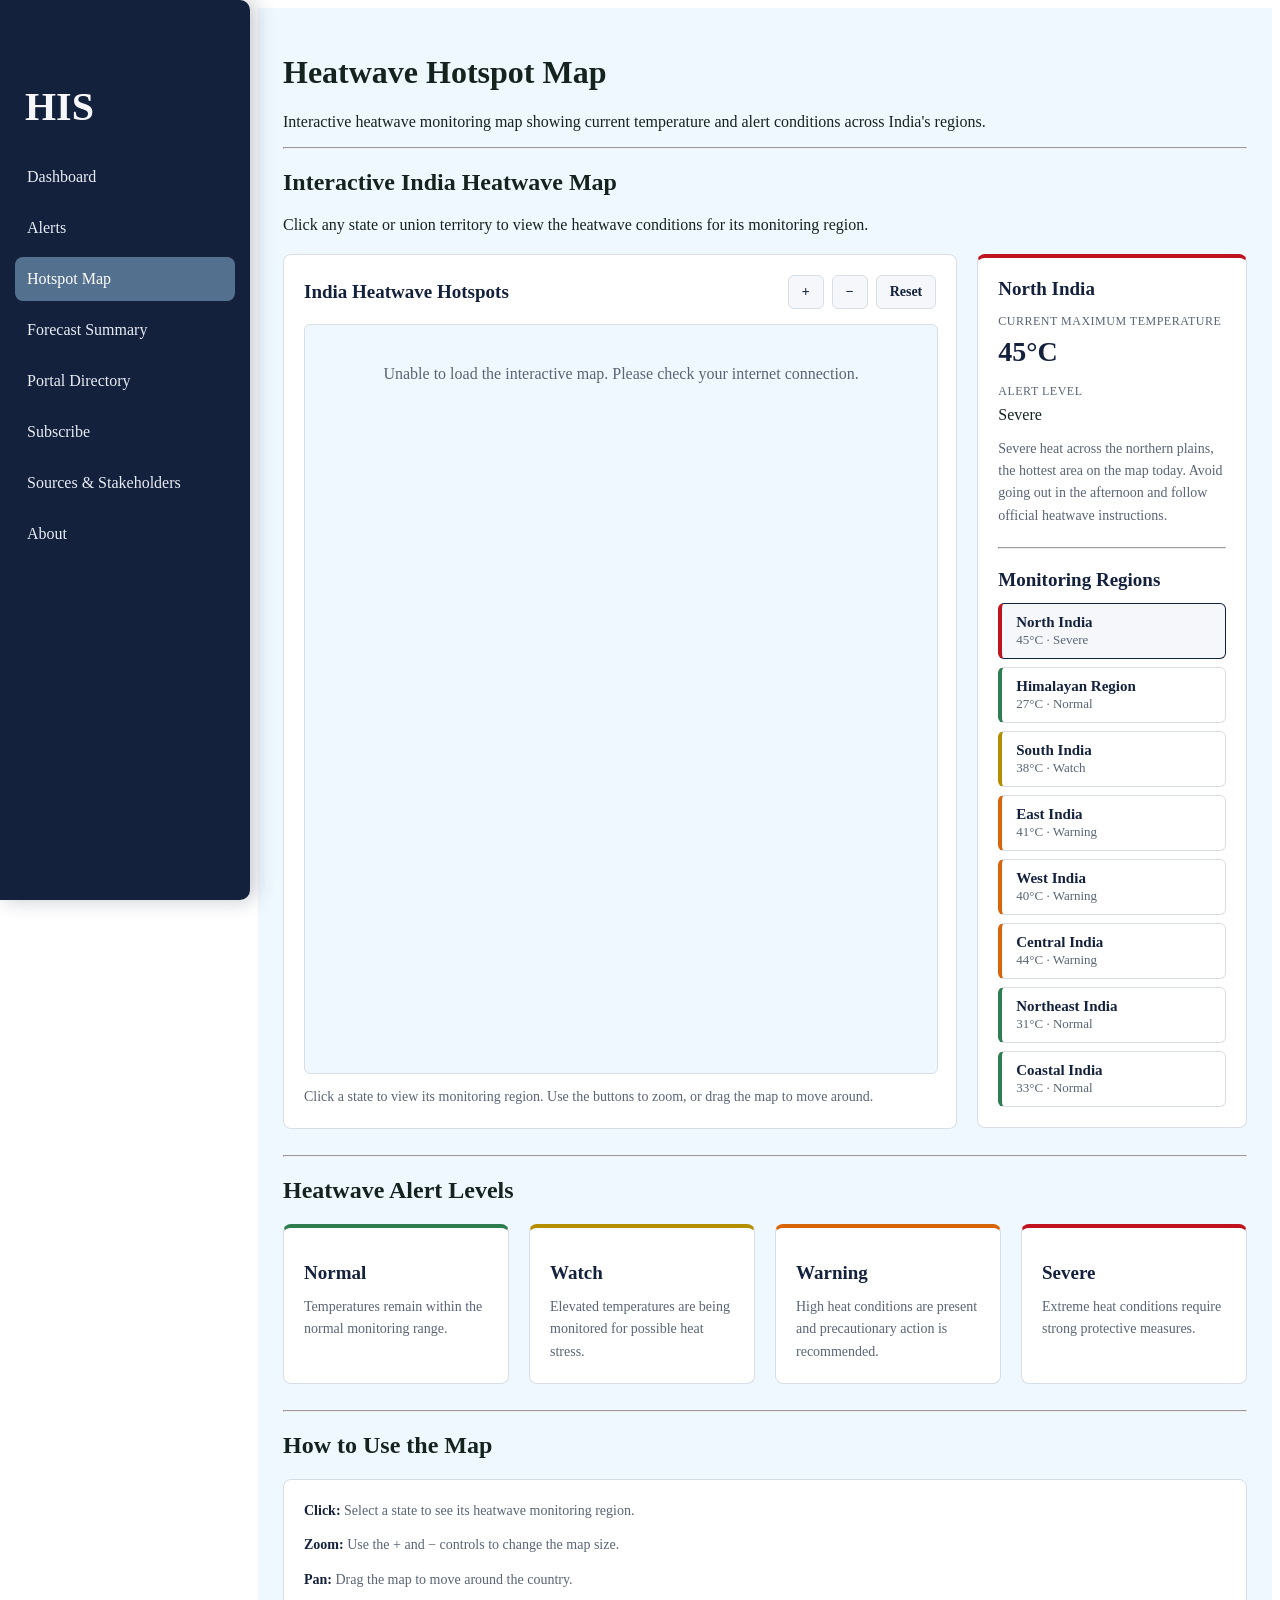
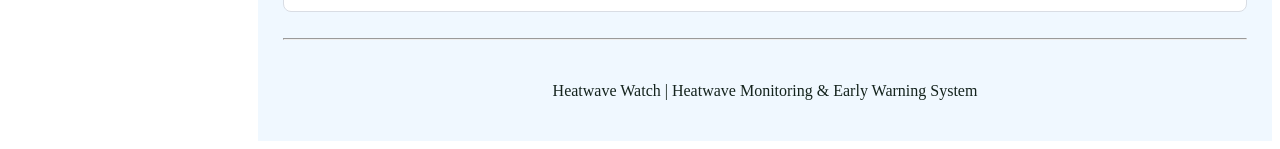
==== hotspot.html @ 194825ad "commit1" ====
<!DOCTYPE html>
<html lang="en">

<head>

    <meta charset="UTF-8">
    <meta name="viewport" content="width=device-width, initial-scale=1">

    <title>HIS: Hotspot Map</title>

    <link rel="stylesheet" href="style.css">

    <style>

        /* ==================================================
           HOTSPOT PAGE STYLES
           style.css is NOT changed
        ================================================== */

        /* ---------- White cards (same look as the dashboard) ---------- */

        .hotspot-map-box,
        .hotspot-info,
        .guide-card,
        .hotspot-help {
            background-color: white;
            border: 1px solid #d9dde4;
            border-radius: 8px;
            padding: 20px;
        }

        .hotspot-map-box h3,
        .hotspot-info h3,
        .guide-card h3 {
            color: #14213d;
            font-size: 19px;
            margin: 0 0 12px;
        }

        .hotspot-info p,
        .guide-card p,
        .hotspot-help p {
            color: #5a6475;
            font-size: 14px;
            line-height: 1.6;
            margin: 0 0 12px;
        }

        .guide-card p:last-child,
        .hotspot-help p:last-child {
            margin-bottom: 0;
        }

        .hotspot-help strong {
            color: #14213d;
        }

        /* ---------- Map + information panel ---------- */

        .map-layout {
            display: grid;
            grid-template-columns: minmax(0, 2fr) minmax(260px, 0.8fr);
            gap: 20px;
            align-items: start;
            margin-top: 20px;
        }

        .map-toolbar {
            display: flex;
            justify-content: space-between;
            align-items: center;
            gap: 15px;
            flex-wrap: wrap;
            margin-bottom: 15px;
        }

        .hotspot-map-box .map-toolbar h3 {
            margin: 0;
        }

        .map-buttons {
            display: flex;
            gap: 8px;
        }

        .map-buttons button {
            font-family: inherit;
            font-size: 14px;
            font-weight: bold;
            border: 1px solid #d9dde4;
            background-color: #f5f7fa;
            color: #14213d;
            border-radius: 6px;
            padding: 8px 13px;
            cursor: pointer;
        }

        .map-buttons button:hover {
            background-color: #eaedf3;
        }

        .map-buttons button:focus-visible,
        .region-button:focus-visible,
        .state:focus-visible {
            outline: 3px solid rgba(136, 177, 212, 0.9);
            outline-offset: 2px;
        }

        .map-container {
            width: 100%;
            overflow: hidden;
            border: 1px solid #d9dde4;
            border-radius: 6px;
            background-color: aliceblue;
        }

        #indiaMap {
            width: 100%;
            height: 650px;
            display: block;
            cursor: grab;
        }

        #indiaMap:active {
            cursor: grabbing;
        }

        .state {
            stroke: white;
            stroke-width: 0.8;
            cursor: pointer;
            transition: opacity 0.15s;
        }

        .state:hover {
            opacity: 0.75;
            stroke: #14213d;
            stroke-width: 1.8;
        }

        .state.selected {
            stroke: #14213d;
            stroke-width: 2.5;
        }

        .state-label {
            pointer-events: none;
            fill: #14213d;
            font-size: 10px;
            font-weight: 700;
            text-anchor: middle;
        }

        .map-loading {
            padding: 40px;
            text-align: center;
            color: #5a6475;
        }

        .hotspot-map-box .map-note {
            color: #5a6475;
            font-size: 14px;
            line-height: 1.6;
            margin: 12px 0 0;
        }

        /* ---------- Information panel ---------- */

        /* The strip on top takes the colour of the selected
           region's alert level (set in the script below). */
        .hotspot-info {
            border-top: 4px solid #d9dde4;
        }

        /* Small capital label, like "MAX SURFACE TEMP" on the dashboard */
        .hotspot-info .hotspot-label {
            font-size: 12px;
            letter-spacing: 0.5px;
            text-transform: uppercase;
            margin-bottom: 4px;
        }

        .hotspot-temp {
            color: #14213d;
            font-size: 28px;
            font-weight: bold;
            line-height: 1.2;
            margin-bottom: 14px;
        }

        .hotspot-info .hotspot-message {
            margin: 14px 0 0;
        }

        .hotspot-info hr {
            margin: 20px 0;
        }

        .region-list {
            display: grid;
            gap: 8px;
        }

        /* The strip on the left takes the colour of that
           region's alert level (set in the script below). */
        .region-button {
            width: 100%;
            text-align: left;
            font-family: inherit;
            font-size: 15px;
            color: #14213d;
            background-color: white;
            border: 1px solid #d9dde4;
            border-left: 4px solid #d9dde4;
            border-radius: 6px;
            padding: 10px 14px;
            cursor: pointer;
        }

        .region-button:hover {
            background-color: #f5f7fa;
        }

        .region-button.active {
            background-color: #f5f7fa;
            border-top-color: #14213d;
            border-right-color: #14213d;
            border-bottom-color: #14213d;
        }

        .region-button strong {
            display: block;
        }

        .region-button span {
            color: #5a6475;
            font-size: 13px;
        }

        /* ---------- Alert level guide ---------- */

        .hotspot-guide {
            display: grid;
            grid-template-columns: repeat(4, 1fr);
            gap: 20px;
        }

        .guide-card h3 {
            margin-top: 14px;
        }

        .guide-card.guide-l0 { border-top: 4px solid #2e7d4f; }
        .guide-card.guide-l1 { border-top: 4px solid #b38f00; }
        .guide-card.guide-l2 { border-top: 4px solid #d9650b; }
        .guide-card.guide-l3 { border-top: 4px solid #c1121f; }

        /* ---------- Smaller screens ---------- */

        @media (max-width: 1100px) {

            .map-layout {
                grid-template-columns: 1fr;
            }

            .hotspot-guide {
                grid-template-columns: repeat(2, 1fr);
            }

            #indiaMap {
                height: 550px;
            }

        }

        @media (max-width: 700px) {

            .hotspot-guide {
                grid-template-columns: 1fr;
            }

            #indiaMap {
                height: 450px;
            }

        }

    </style>

</head>


<body>


<!-- ==================================================
     SIDEBAR
================================================== -->

<div class="sidebar">

        <h2>HIS</h2>
        <a href="index.html">Dashboard</a>
        <a href="alerts.html">Alerts</a>
        <a href="hotspot.html" class="active">Hotspot Map</a>
        <a href="forecast.html">Forecast Summary</a>
        <a href="portal.html">Portal Directory</a>
        <a href="subscribe.html">Subscribe</a>
        <a href="sources.html">Sources &amp; Stakeholders</a>
        <a href="about.html">About</a>

</div>



<!-- ==================================================
     MAIN
================================================== -->

<div class="main">


    <h1>Heatwave Hotspot Map</h1>

    <p class="muted">
        Interactive heatwave monitoring map showing current
        temperature and alert conditions across India's regions.
    </p>


    <hr>


    <!-- ==================================================
         MAP
    ================================================== -->

    <div class="section">

        <h2>Interactive India Heatwave Map</h2>

        <p class="muted">
            Click any state or union territory to view the
            heatwave conditions for its monitoring region.
        </p>


        <div class="map-layout">


            <!-- MAP PANEL -->

            <div class="hotspot-map-box">

                <div class="map-toolbar">

                    <h3>India Heatwave Hotspots</h3>

                    <div class="map-buttons">
                        <button type="button" id="zoomIn" aria-label="Zoom in">+</button>
                        <button type="button" id="zoomOut" aria-label="Zoom out">−</button>
                        <button type="button" id="resetMap">Reset</button>
                    </div>

                </div>


                <div class="map-container">

                    <div id="mapLoading" class="map-loading">
                        Loading India map...
                    </div>

                    <svg
                        id="indiaMap"
                        viewBox="0 0 800 850"
                        role="img"
                        aria-label="Interactive India state map"
                    >
                        <g id="mapGroup"></g>
                    </svg>

                </div>


                <p class="map-note">
                    Click a state to view its monitoring region.
                    Use the buttons to zoom, or drag the map to
                    move around.
                </p>

            </div>



            <!-- INFORMATION PANEL -->

            <div class="hotspot-info" id="hotspotInfo">

                <h3 id="selectedRegion">North India</h3>

                <p class="hotspot-label">Current maximum temperature</p>

                <div class="hotspot-temp" id="selectedTemperature">45°C</div>

                <p class="hotspot-label">Alert level</p>

                <div id="selectedBadge">
                    <span class="badge l3">Severe</span>
                </div>

                <p class="hotspot-message" id="selectedMessage">
                    Severe heat across the northern plains, the
                    hottest area on the map today. Avoid going out
                    in the afternoon and follow official heatwave
                    instructions.
                </p>


                <hr>


                <h3>Monitoring Regions</h3>

                <div class="region-list" id="regionList"></div>

            </div>

        </div>
        <br>
    </div>


    <hr>


    <!-- ==================================================
         ALERT LEVEL GUIDE
    ================================================== -->

    <div class="section">

        <h2>Heatwave Alert Levels</h2>


        <div class="hotspot-guide">

            <div class="guide-card guide-l0">
                <span class="badge l0"></span>
                <h3>Normal</h3>
                <p>
                    Temperatures remain within the normal
                    monitoring range.
                </p>
            </div>

            <div class="guide-card guide-l1">
                <span class="badge l1"></span>
                <h3>Watch</h3>
                <p>
                    Elevated temperatures are being monitored
                    for possible heat stress.
                </p>
            </div>

            <div class="guide-card guide-l2">
                <span class="badge l2"></span>
                <h3>Warning</h3>
                <p>
                    High heat conditions are present and
                    precautionary action is recommended.
                </p>
            </div>

            <div class="guide-card guide-l3">
                <span class="badge l3"></span>
                <h3>Severe</h3>
                <p>
                    Extreme heat conditions require strong
                    protective measures.
                </p>
            </div>

        </div>
        <br>
    </div>


    <hr>


    <!-- ==================================================
         HOW TO USE
    ================================================== -->

    <div class="section">

        <h2>How to Use the Map</h2>


        <div class="hotspot-help">

            <p>
                <strong>Click:</strong>
                Select a state to see its heatwave monitoring
                region.
            </p>

            <p>
                <strong>Zoom:</strong>
                Use the + and − controls to change the map size.
            </p>

            <p>
                <strong>Pan:</strong>
                Drag the map to move around the country.
            </p>

        </div>
        <br>
    </div>


    <hr>

    <br>
    <p class="footer-text" align="center">
        Heatwave Watch | Heatwave Monitoring &amp; Early Warning System
    </p>


</div>



<!-- ==================================================
     JAVASCRIPT
================================================== -->

<script src="js/data.js"></script>


<script>


/* ==================================================
   HEATWAVE DATA
================================================== */

const HOTSPOT_REGIONS = {

    /*
        Sample values for a peak-summer heatwave day.

        Alert level follows the temperature:
            below 35      Normal    l0   #2e7d4f
            35 to 39      Watch     l1   #b38f00
            40 to 44      Warning   l2   #d9650b
            45 and above  Severe    l3   #c1121f

        If you change a temperature, change that region's
        level, className and color to match.
    */

    north: {
        name: "North India",
        temperature: 45,
        level: "Severe",
        className: "l3",
        color: "#c1121f",
        message: "Severe heat across the northern plains, the hottest area on the map today. Avoid going out in the afternoon and follow official heatwave instructions."
    },

    himalaya: {
        name: "Himalayan Region",
        temperature: 27,
        level: "Normal",
        className: "l0",
        color: "#2e7d4f",
        message: "Mountain areas remain much cooler than the plains. No heatwave conditions are present."
    },

    south: {
        name: "South India",
        temperature: 38,
        level: "Watch",
        className: "l1",
        color: "#b38f00",
        message: "Elevated temperatures are being monitored. Stay hydrated and avoid prolonged midday exposure."
    },

    east: {
        name: "East India",
        temperature: 41,
        level: "Warning",
        className: "l2",
        color: "#d9650b",
        message: "High heat conditions are present. Communities should follow heat-health guidance."
    },

    west: {
        name: "West India",
        temperature: 40,
        level: "Warning",
        className: "l2",
        color: "#d9650b",
        message: "High heat conditions are present, strongest inland. Limit outdoor activity during the afternoon."
    },

    central: {
        name: "Central India",
        temperature: 44,
        level: "Warning",
        className: "l2",
        color: "#d9650b",
        message: "Very high temperatures, close to the Severe level. Strong heat protection measures are advised."
    },

    northeast: {
        name: "Northeast India",
        temperature: 31,
        level: "Normal",
        className: "l0",
        color: "#2e7d4f",
        message: "Temperatures remain within the normal range for this monitoring dashboard."
    },

    coastal: {
        name: "Coastal India",
        temperature: 33,
        level: "Normal",
        className: "l0",
        color: "#2e7d4f",
        message: "Sea breezes are keeping temperatures in the normal range, though coastal humidity can make it feel hotter."
    }

};



/* ==================================================
   STATE → REGION
================================================== */

const STATE_REGIONS = {

    "Jammu and Kashmir": "himalaya",
    "Jammu & Kashmir": "himalaya",
    "Ladakh": "himalaya",
    "Himachal Pradesh": "himalaya",
    "Uttarakhand": "himalaya",
    "Uttaranchal": "himalaya",     // name used by the map file

    "Punjab": "north",
    "Chandigarh": "north",
    "Haryana": "north",
    "Delhi": "north",
    "Rajasthan": "north",
    "Uttar Pradesh": "north",

    "Bihar": "east",
    "Jharkhand": "east",
    "Odisha": "east",
    "Orissa": "east",              // name used by the map file
    "West Bengal": "east",

    "Gujarat": "west",
    "Maharashtra": "west",
    "Goa": "west",

    "Madhya Pradesh": "central",
    "Chhattisgarh": "central",

    "Telangana": "south",
    "Andhra Pradesh": "south",
    "Karnataka": "south",
    "Tamil Nadu": "south",
    "Kerala": "south",

    "Assam": "northeast",
    "Arunachal Pradesh": "northeast",
    "Nagaland": "northeast",
    "Manipur": "northeast",
    "Mizoram": "northeast",
    "Tripura": "northeast",
    "Meghalaya": "northeast",
    "Sikkim": "northeast",

    "Dadra and Nagar Haveli and Daman and Diu": "coastal",
    "Puducherry": "coastal",
    "Lakshadweep": "coastal",
    "Andaman and Nicobar Islands": "coastal",

    // names used by the map file
    "Dadra and Nagar Haveli": "coastal",
    "Daman and Diu": "coastal",
    "Andaman and Nicobar": "coastal"

};



/* ==================================================
   MAP SETTINGS
================================================== */

const svg = document.getElementById("indiaMap");
const mapGroup = document.getElementById("mapGroup");
const mapLoading = document.getElementById("mapLoading");

let mapScale = 1;
let mapX = 0;
let mapY = 0;



/* ==================================================
   DISPLAY REGION
================================================== */

function selectRegion(regionId) {

    const region = HOTSPOT_REGIONS[regionId];

    if (!region) {
        return;
    }

    document.getElementById("selectedRegion").textContent = region.name;

    document.getElementById("selectedTemperature").textContent =
        region.temperature + "°C";

    document.getElementById("selectedBadge").innerHTML =
        '<span class="badge ' + region.className + '">' + region.level + '</span>';

    document.getElementById("selectedMessage").textContent = region.message;

    // THEME: colour the strip on top of the information panel
    document.getElementById("hotspotInfo").style.borderTopColor = region.color;

    document.querySelectorAll(".region-button").forEach(function(button) {
        button.classList.toggle("active", button.dataset.region === regionId);
    });

}



/* ==================================================
   REGION BUTTONS
================================================== */

function createRegionButtons() {

    const container = document.getElementById("regionList");

    Object.keys(HOTSPOT_REGIONS).forEach(function(regionId) {

        const region = HOTSPOT_REGIONS[regionId];

        const button = document.createElement("button");

        button.type = "button";
        button.className = "region-button";
        button.dataset.region = regionId;

        // THEME: colour the strip on the left of each region button
        button.style.borderLeftColor = region.color;

        button.innerHTML =
            "<strong>" + region.name + "</strong>" +
            "<span>" + region.temperature + "°C · " + region.level + "</span>";

        button.addEventListener("click", function() {
            selectRegion(regionId);
        });

        container.appendChild(button);

    });

}



/* ==================================================
   MAP TRANSFORM
================================================== */

function updateMapTransform() {

    mapGroup.setAttribute(
        "transform",
        "translate(" + mapX + " " + mapY + ") scale(" + mapScale + ")"
    );

}



/* ==================================================
   ZOOM
================================================== */

document.getElementById("zoomIn").addEventListener("click", function() {
    mapScale = Math.min(2.5, mapScale + 0.2);
    updateMapTransform();
});

document.getElementById("zoomOut").addEventListener("click", function() {
    mapScale = Math.max(0.7, mapScale - 0.2);
    updateMapTransform();
});

document.getElementById("resetMap").addEventListener("click", function() {
    mapScale = 1;
    mapX = 0;
    mapY = 0;
    updateMapTransform();
});



/* ==================================================
   MAP DRAGGING
================================================== */

let dragging = false;
let dragStarted = false;
let lastX = 0;
let lastY = 0;

svg.addEventListener("pointerdown", function(event) {
    dragging = true;
    dragStarted = false;
    lastX = event.clientX;
    lastY = event.clientY;
});

svg.addEventListener("pointermove", function(event) {

    if (!dragging) {
        return;
    }

    /*
        FIX: only take over the pointer once it has really
        moved. Capturing it straight away on pointerdown
        stopped a plain click from reaching the state.
    */
    if (!dragStarted) {

        const distance =
            Math.abs(event.clientX - lastX) +
            Math.abs(event.clientY - lastY);

        if (distance < 5) {
            return;
        }

        dragStarted = true;
        svg.setPointerCapture(event.pointerId);

    }

    mapX += event.clientX - lastX;
    mapY += event.clientY - lastY;

    lastX = event.clientX;
    lastY = event.clientY;

    updateMapTransform();

});

svg.addEventListener("pointerup", function() {
    dragging = false;
});

svg.addEventListener("pointercancel", function() {
    dragging = false;
});



/* ==================================================
   BETTER INDIA GEOJSON
================================================== */

/*
    This dataset contains separate Jammu & Kashmir
    and Ladakh features rather than using the old
    Telangana-era dataset.

    The simplified version is used so the browser
    does not have to process a very large file.
*/

const INDIA_GEOJSON_URL =
    "https://raw.githubusercontent.com/AbhinavSwami28/india-official-geojson/main/india-states-simplified.geojson";



/* ==================================================
   LOAD MAP
================================================== */

async function loadIndiaMap() {

    try {

        const response = await fetch(INDIA_GEOJSON_URL);

        if (!response.ok) {
            throw new Error("Could not load map.");
        }

        const geojson = await response.json();

        drawIndiaMap(geojson);

    } catch (error) {

        console.error(error);

        mapLoading.textContent =
            "Unable to load the interactive map. Please check your internet connection.";

    }

}



/* ==================================================
   GEOJSON DRAWING
================================================== */

function drawIndiaMap(geojson) {

    mapGroup.innerHTML = "";

    const features = geojson.features || [];

    if (!features.length) {
        mapLoading.textContent = "No map data was found.";
        return;
    }

    let minLon = Infinity;
    let maxLon = -Infinity;
    let minLat = Infinity;
    let maxLat = -Infinity;

    function inspect(coordinates) {

        if (typeof coordinates[0] === "number") {
            minLon = Math.min(minLon, coordinates[0]);
            maxLon = Math.max(maxLon, coordinates[0]);
            minLat = Math.min(minLat, coordinates[1]);
            maxLat = Math.max(maxLat, coordinates[1]);
            return;
        }

        coordinates.forEach(inspect);

    }

    features.forEach(function(feature) {
        if (feature.geometry && feature.geometry.coordinates) {
            inspect(feature.geometry.coordinates);
        }
    });

    const width = 800;
    const height = 850;
    const padding = 35;

    const geographicWidth = maxLon - minLon;
    const geographicHeight = maxLat - minLat;

    const scaleX = (width - padding * 2) / geographicWidth;
    const scaleY = (height - padding * 2) / geographicHeight;

    const scale = Math.min(scaleX, scaleY);

    function project(coordinate) {

        const longitude = coordinate[0];
        const latitude = coordinate[1];

        const x = padding + (longitude - minLon) * scale;
        const y = height - padding - (latitude - minLat) * scale;

        return [x, y];

    }

    function polygonPath(polygon) {

        return polygon.map(function(ring) {

            return ring.map(function(coordinate, index) {

                const point = project(coordinate);

                return (index === 0 ? "M " : "L ") + point[0] + " " + point[1];

            }).join(" ") + " Z";

        }).join(" ");

    }

    features.forEach(function(feature) {

        const geometry = feature.geometry;

        if (!geometry) {
            return;
        }

        let pathData = "";

        if (geometry.type === "Polygon") {
            pathData = polygonPath(geometry.coordinates);
        }

        if (geometry.type === "MultiPolygon") {
            geometry.coordinates.forEach(function(polygon) {
                pathData += polygonPath(polygon);
            });
        }

        if (!pathData) {
            return;
        }

        const properties = feature.properties || {};

        const stateName =
            properties.name ||
            properties.NAME_1 ||
            properties.State_Name ||
            properties.st_nm ||
            properties.ST_NM ||
            "Unknown";

        const regionId = findRegion(stateName);

        const region = HOTSPOT_REGIONS[regionId];

        const path = document.createElementNS(
            "http://www.w3.org/2000/svg",
            "path"
        );

        path.setAttribute("d", pathData);
        path.classList.add("state");

        path.dataset.state = stateName;
        path.dataset.region = regionId;

        path.style.fill = region ? region.color : "#aeb5c0";

        path.setAttribute("tabindex", "0");
        path.setAttribute("role", "button");
        path.setAttribute("aria-label", stateName);

        path.addEventListener("click", function() {
            selectRegion(regionId);
        });

        path.addEventListener("keydown", function(event) {
            if (event.key === "Enter" || event.key === " ") {
                event.preventDefault();
                selectRegion(regionId);
            }
        });

        mapGroup.appendChild(path);

    });

    mapLoading.style.display = "none";

    selectRegion("north");

}



/* ==================================================
   FIND MONITORING REGION
================================================== */

function findRegion(stateName) {

    if (STATE_REGIONS[stateName]) {
        return STATE_REGIONS[stateName];
    }

    const cleanName = stateName.toLowerCase().replace(/[^a-z]/g, "");

    for (const state in STATE_REGIONS) {

        const cleanState = state.toLowerCase().replace(/[^a-z]/g, "");

        if (cleanName === cleanState) {
            return STATE_REGIONS[state];
        }

    }

    /*
        Unknown areas are shown as
        Central for now.

        You can change this later if
        the GeoJSON uses another name.
    */

    return "central";

}



/* ==================================================
   START
================================================== */

createRegionButtons();

selectRegion("north");

loadIndiaMap();


</script>


</body>

</html>
---- style.css ----
/* Sidebar */
.sidebar {
    position: fixed;
    left: 0;
    top: 0;
    width: 250px;
    height: 100vh;
    box-sizing: border-box;
    font-family: Georgia, serif;
    background-color: #14213d;
    padding: 50px 15px;
    box-shadow: 5px 0 20px rgba(20, 33, 61, 0.25);
    border-radius: 0 10px 10px 0;
    overflow: hidden;
}

/* Menu heading */
.sidebar h2 {
    color: #f5f7fa;
    margin-bottom: 25px;
    padding-left: 10px;
    font-size: 40px;
}

/* Menu options */
.sidebar a {
    display: block;
    color: #e8edf5;
    text-decoration: none;
    padding: 13px 12px;
    margin: 7px 0;
    border-radius: 8px;
    transition: 
        background-color 0.25s ease,
        color 0.25s ease,
        transform 0.2s ease;
}

/* Hover effect */
.sidebar a:hover {
    background-color: rgba(136, 177, 212, 0.35);
    color: white;
    transform: translateX(5px);
}

/* Currently selected option */
.sidebar a.active {
    background-color: rgba(136, 177, 212, 0.55);
    color: white;
}
.main {
    color: #14231d;
    background-color: aliceblue;
    font-family: Georgia, serif;
    margin-left: 250px;
    padding: 25px;
}

.about-container {
    max-width: 800px;
    margin: auto;
    background-color: white;
    padding: 35px;
    border-radius: 10px;
}

/* Main heading */
.about-container h1 {
    color: #14213d;
    font-size: 32px;
    margin-bottom: 20px;
}

/* Section headings */
.about-container h2 {
    color: #14213d;
    font-size: 22px;
    margin-top: 30px;
    margin-bottom: 10px;
}

/* Paragraphs */
.about-container p {
    margin-bottom: 15px;
    line-height: 1.6;
}

/* Lists */
.about-container ul,
.about-container ol {
    margin-left: 25px;
    margin-bottom: 15px;
}

.about-container li {
    margin-bottom: 8px;
}

/* Code */
.about-container code {
    background-color: #e8eef5;
    padding: 3px 6px;
    border-radius: 4px;
    font-family: Consolas, monospace;
}

/* Muted text */
.about-muted {
    color: #666;
    font-style: italic;
}

.data-note {
    margin-top: 25px;
    border-left: 3px solid #64748b;
    padding-left: 12px;
}

.data-note p {
    color: #666;
    font-size: 14px;
}

/* =========================================================
   Forecast Summary page
   Paste this block at the bottom of style.css.
   Every class starts with "forecast-" or "level-" so it
   will not affect any of your other pages.
   ========================================================= */

.forecast-container {
    max-width: 900px;
    margin: auto;
}

/* Page heading */
.forecast-container h1 {
    color: #14213d;
    font-size: 32px;
    margin-bottom: 8px;
}

/* "Summary" heading */
.forecast-container h2 {
    color: #14213d;
    font-size: 22px;
    margin-top: 35px;
    margin-bottom: 12px;
}

/* Small grey line under the heading */
.forecast-intro {
    color: #666;
    font-size: 14px;
    margin-bottom: 22px;
}

/* Region dropdown */
.forecast-label {
    display: block;
    color: #14213d;
    font-size: 14px;
    font-weight: bold;
    margin-bottom: 6px;
}

.forecast-select {
    font-family: Georgia, serif;
    font-size: 15px;
    color: #14213d;
    background-color: white;
    border: 2px solid #14213d;
    border-radius: 8px;
    padding: 9px 12px;
    min-width: 260px;
    max-width: 100%;
    cursor: pointer;
}

.forecast-select:focus {
    outline: 3px solid rgba(136, 177, 212, 0.75);
    outline-offset: 2px;
}

/* "Covers: ..." line */
.forecast-covers {
    color: #666;
    font-size: 13px;
    margin: 10px 0 14px;
}

/* Legend row */
.forecast-legend {
    display: flex;
    flex-wrap: wrap;
    gap: 8px;
    margin-bottom: 14px;
}

/* Coloured status pill (used in the legend and on each card) */
.forecast-pill {
    display: inline-block;
    color: white;
    font-size: 12px;
    font-weight: bold;
    padding: 4px 11px;
    border-radius: 999px;
}

.level-normal   { background-color: #2e7d4f; }
.level-watch    { background-color: #b38f00; }
.level-warning  { background-color: #d9650b; }
.level-severe   { background-color: #c1121f; }

/* Day cards */
.forecast-grid {
    display: grid;
    grid-template-columns: repeat(4, 1fr);
    gap: 12px;
}

.forecast-card {
    background-color: white;
    border: 1px solid #d9e2ec;
    border-radius: 10px;
    padding: 16px;
}

.forecast-day {
    color: #666;
    font-size: 13px;
    margin: 0 0 8px;
}

.forecast-temp {
    color: #14213d;
    font-size: 28px;
    font-weight: bold;
    margin: 0 0 10px;
}

/* Summary box */
.forecast-summary {
    background-color: white;
    border: 1px solid #d9e2ec;
    border-radius: 10px;
    padding: 20px;
    line-height: 1.6;
}

.forecast-summary p {
    margin: 0 0 12px;
}

.forecast-summary p:last-child {
    margin-bottom: 0;
}

.forecast-summary a {
    color: #14213d;
}

/* Narrower screens: 2 cards per row instead of 4 */
@media (max-width: 900px) {
    .forecast-grid {
        grid-template-columns: repeat(2, 1fr);
    }
}

/* =========================================================
   Alerts page
   Paste this block at the bottom of style.css.
   (If you already pasted the earlier "Alerts page" block,
   delete that one and use this instead.)
   Every class starts with "alerts-" so it will not affect
   any of your other pages.
   ========================================================= */

/* Row of cards: 4 across, like the dashboard */
.alerts-grid {
    display: grid;
    grid-template-columns: repeat(4, 1fr);
    gap: 20px;
}

/* White card (same look as the dashboard cards) */
.alerts-card {
    background-color: white;
    border: 1px solid #d9dde4;
    border-radius: 8px;
    padding: 20px;
}

.alerts-card h3 {
    color: #14213d;
    font-size: 19px;
    margin: 0 0 12px;
}

.alerts-card p {
    color: #5a6475;
    font-size: 14px;
    line-height: 1.6;
    margin: 0 0 12px;
}

.alerts-card p:last-child {
    margin-bottom: 0;
}

/* Links inside cards: blue and bold, like "Access Regional Forecast Table" */
.alerts-card a {
    color: #0b4f9c;
    font-size: 15px;
    font-weight: bold;
    text-decoration: none;
}

.alerts-card a:hover {
    text-decoration: underline;
}

/* Space between a badge and the text that follows it */
.alerts-card .badge + h3,
.alerts-card .badge + p {
    margin-top: 14px;
}

/* Small capital label, like "MAX SURFACE TEMP" on the dashboard */
.alerts-card .alerts-label {
    color: #5a6475;
    font-size: 12px;
    letter-spacing: 0.5px;
    text-transform: uppercase;
    margin-bottom: 4px;
}

/* Big temperature number */
.alerts-card .alerts-temp {
    color: #14213d;
    font-size: 28px;
    font-weight: bold;
    line-height: 1.2;
    margin-bottom: 10px;
}

/* Safety advice list */
.alerts-list {
    margin: 0;
    padding-left: 20px;
}

.alerts-list li {
    color: #5a6475;
    font-size: 14px;
    line-height: 1.6;
    margin-bottom: 8px;
}

.alerts-list li:last-child {
    margin-bottom: 0;
}

/* Footer line at the bottom of the page */
.alerts-footer {
    text-align: center;
    margin: 0;
    padding: 10px 0 20px;
}

/* Narrower screens: fewer cards per row */
@media (max-width: 1100px) {
    .alerts-grid {
        grid-template-columns: repeat(2, 1fr);
    }
}

@media (max-width: 700px) {
    .alerts-grid {
        grid-template-columns: 1fr;
    }
}


/* ---------------------------------------------------------
   Alert level colour coding  (NEW - add this part)
   l0 = Normal, l1 = Watch, l2 = Warning, l3 = Severe
   --------------------------------------------------------- */

/* Coloured pill */
.alerts-card .badge {
    display: inline-block;
    color: white;
    font-size: 14px;
    font-weight: bold;
    padding: 3px 12px;
    border-radius: 999px;
}

.alerts-card .badge.l0 { background-color: #2e7d4f; }
.alerts-card .badge.l1 { background-color: #b38f00; }
.alerts-card .badge.l2 { background-color: #d9650b; }
.alerts-card .badge.l3 { background-color: #c1121f; }

/* Coloured strip along the top of a card */
.alerts-card.alerts-l0 { border-top: 4px solid #2e7d4f; }
.alerts-card.alerts-l1 { border-top: 4px solid #b38f00; }
.alerts-card.alerts-l2 { border-top: 4px solid #d9650b; }
.alerts-card.alerts-l3 { border-top: 4px solid #c1121f; }
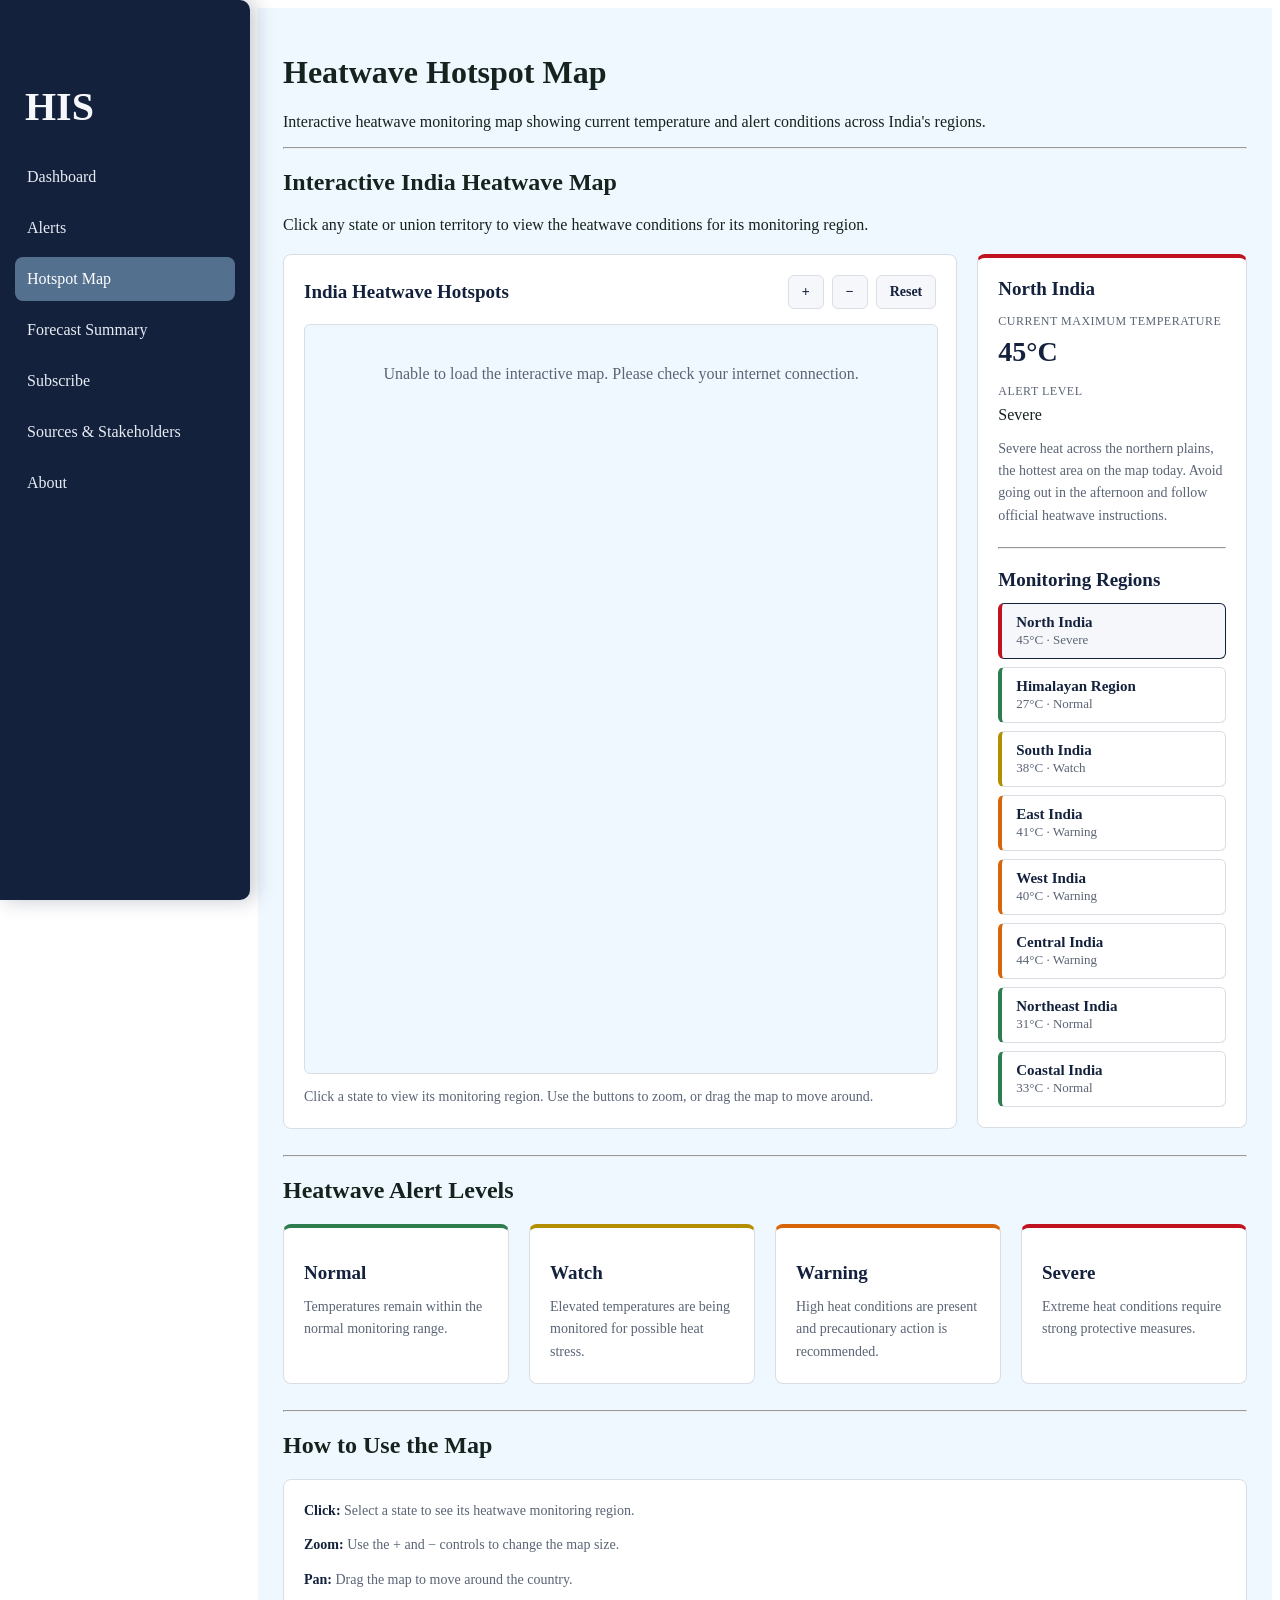
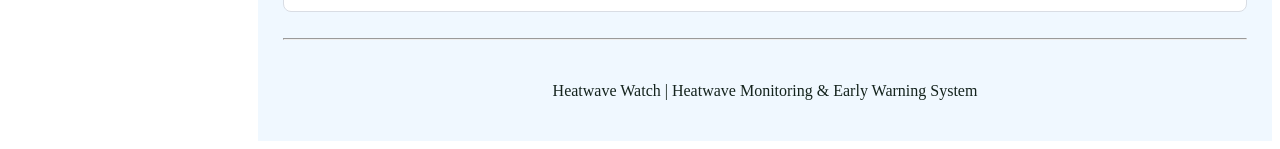
==== commit 7163cd50: "commit 2" ====
--- a/hotspot.html
+++ b/hotspot.html
@@ -303,7 +303,6 @@
         <a href="alerts.html">Alerts</a>
         <a href="hotspot.html" class="active">Hotspot Map</a>
         <a href="forecast.html">Forecast Summary</a>
-        <a href="portal.html">Portal Directory</a>
         <a href="subscribe.html">Subscribe</a>
         <a href="sources.html">Sources &amp; Stakeholders</a>
         <a href="about.html">About</a>
